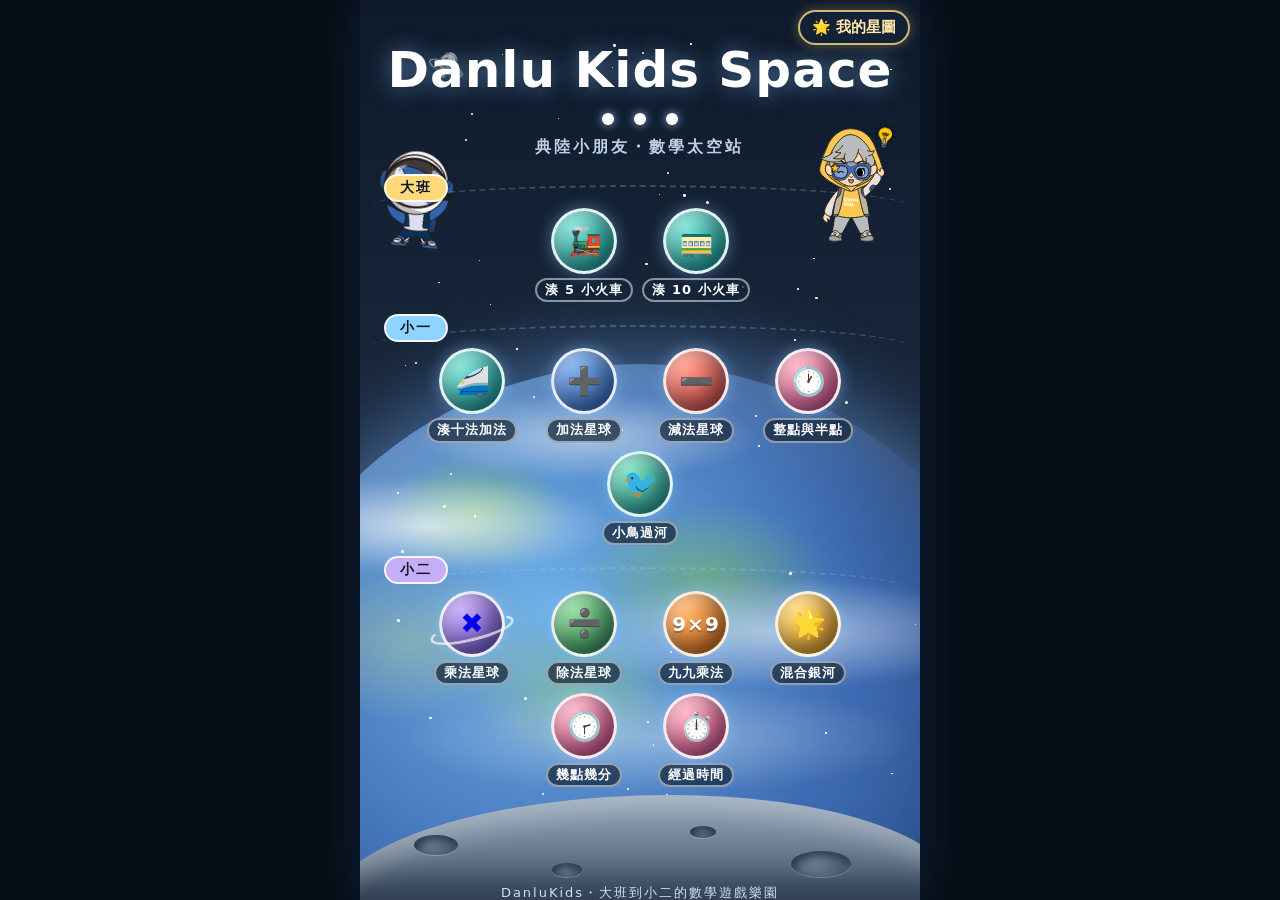
==== index.html @ 2dcc1114 "新增小鳥過河（等差數列/找規律） 第一波「觀察規律」星球，鎖定小一→小二： - 石頭排成數線、間距相等；小鳥每次「等弧跳」＝公差的具象化 - 遞增上坡＝數字變大、遞減下坡＝變小；石頭間留 +3/−3 " ====
<!DOCTYPE html>
<html lang="zh-Hant-TW">
<head>
<meta charset="UTF-8">
<meta name="viewport" content="width=device-width, initial-scale=1.0, maximum-scale=1.0, user-scalable=no, viewport-fit=cover">
<meta name="theme-color" content="#0e1a2b">
<meta name="apple-mobile-web-app-capable" content="yes">
<meta name="apple-mobile-web-app-status-bar-style" content="black-translucent">
<meta name="apple-mobile-web-app-title" content="Danlu Kids Space">
<title>Danlu Kids Space｜數學太空站</title>
<meta property="og:title" content="Danlu Kids Space｜數學太空站">
<meta property="og:description" content="大班到小二的數學遊戲樂園：換錢學進退位、小火車學湊十、撥時鐘學時間。免下載，手機直接玩！">
<meta property="og:type" content="website">
<meta property="og:url" content="https://silentcountry0109-hash.github.io/coin-exchange-adventure/">
<link rel="icon" href="data:image/svg+xml,<svg xmlns='http://www.w3.org/2000/svg' viewBox='0 0 100 100'><circle cx='50' cy='50' r='44' fill='%233d6bb3' stroke='%23ffffff' stroke-width='5'/><circle cx='38' cy='36' r='12' fill='%238cc860' opacity='.8'/><circle cx='62' cy='58' r='9' fill='%238cc860' opacity='.7'/></svg>">
<link rel="stylesheet" href="css/landing.css?v=4">
</head>
<body>
<div id="space">
  <div id="space-inner">

    <div id="earth"></div>

    <!-- 漂浮的夥伴們 -->
    <div id="astro-boy"></div>
    <img id="astro-shark" src="assets/deco_learning_shark.png" alt="太空鯊魚">
    <img id="astro-people" src="assets/deco_location_people.png" alt="漂浮的太空人">
    <img id="rocket" src="assets/deco_news_hedgehog.png" alt="坐火箭的刺蝟">

    <button id="btn-starmap" aria-label="我的星圖">🌟 我的星圖</button>

    <header id="brand">
      <h1>Danlu Kids Space</h1>
      <div id="brand-dots"><i></i><i></i><i></i></div>
      <div id="brand-sub">典陸小朋友・數學太空站</div>
    </header>

    <!-- 年段軌道 -->
    <nav id="orbits" aria-label="選擇遊戲">
      <section class="orbit g-k">
        <div class="orbit-label">大班</div>
        <div class="orbit-planets">
          <a class="planet p-train" data-star="train:lv1" href="train.html?play=lv1">
            <span class="ball">🚂</span><span class="tag">湊 5 小火車</span></a>
          <a class="planet p-train" data-star="train:lv2" href="train.html?play=lv2">
            <span class="ball">🚃</span><span class="tag">湊 10 小火車</span></a>
        </div>
      </section>

      <section class="orbit g-1">
        <div class="orbit-label">小一</div>
        <div class="orbit-planets">
          <a class="planet p-train" data-star="train:lv3" href="train.html?play=lv3">
            <span class="ball">🚄</span><span class="tag">湊十法加法</span></a>
          <a class="planet p-add" data-star="money:add" href="game.html?play=add">
            <span class="ball">➕</span><span class="tag">加法星球</span></a>
          <a class="planet p-sub" data-star="money:sub" href="game.html?play=sub">
            <span class="ball">➖</span><span class="tag">減法星球</span></a>
          <a class="planet p-clock" data-star="clock:lv1" href="clock.html?play=lv1">
            <span class="ball">🕐</span><span class="tag">整點與半點</span></a>
          <a class="planet p-river" data-star="river:*" href="river.html">
            <span class="ball">🐦</span><span class="tag">小鳥過河</span></a>
        </div>
      </section>

      <section class="orbit g-2">
        <div class="orbit-label">小二</div>
        <div class="orbit-planets">
          <a class="planet p-mul" data-star="money:mul" href="game.html?play=mul">
            <span class="ball">✖️</span><span class="tag">乘法星球</span></a>
          <a class="planet p-div" data-star="money:div" href="game.html?play=div">
            <span class="ball">➗</span><span class="tag">除法星球</span></a>
          <a class="planet p-99" data-star="mul99:*" href="mul99.html">
            <span class="ball">9×9</span><span class="tag">九九乘法</span></a>
          <a class="planet p-mix" data-star="money:mix" href="game.html?play=mix">
            <span class="ball">🌟</span><span class="tag">混合銀河</span></a>
          <a class="planet p-clock" data-star="clock:lv2" href="clock.html?play=lv2">
            <span class="ball">🕝</span><span class="tag">幾點幾分</span></a>
          <a class="planet p-clock" data-star="clock:lv3" href="clock.html?play=lv3">
            <span class="ball">⏱️</span><span class="tag">經過時間</span></a>
        </div>
      </section>
    </nav>

    <!-- iOS 加入主畫面提示（JS 判斷顯示） -->
    <div id="a2hs">
      <span>📲 用 Safari 的「分享 → 加入主畫面」，全螢幕玩最順手！</span>
      <button id="a2hs-close" aria-label="關閉">✕</button>
    </div>

    <div id="moon-ground">
      <div class="crater cr1"></div>
      <div class="crater cr2"></div>
      <div class="crater cr3"></div>
      <div class="crater cr4"></div>
    </div>

    <footer id="foot">DanluKids・大班到小二的數學遊戲樂園</footer>
  </div>

  <!-- 星圖 overlay -->
  <div id="starmap-overlay">
    <div id="starmap-card">
      <h2>🌟 我的星圖</h2>
      <div id="starmap-total"></div>
      <div id="starmap-body"></div>
      <button id="starmap-close">繼續探險！</button>
    </div>
  </div>
</div>

<script src="js/zoomguard.js?v=1"></script>
<script src="js/starmap.js?v=1"></script>
<script src="vendor/lottie.min.js"></script>
<script src="js/characters.js?v=5"></script>
<script>
(function () {
  'use strict';
  const inner = document.getElementById('space-inner');

  // 星空
  for (let i = 0; i < 70; i++) {
    const s = document.createElement('div');
    s.className = 'star';
    const size = Math.random() < 0.82 ? (1 + Math.random() * 1.6) : (2.4 + Math.random() * 1.6);
    s.style.width = s.style.height = size.toFixed(1) + 'px';
    s.style.left = (Math.random() * 100).toFixed(2) + '%';
    s.style.top = (Math.random() * 88).toFixed(2) + '%';
    s.style.animationDelay = (Math.random() * 3).toFixed(2) + 's';
    s.style.animationDuration = (2.2 + Math.random() * 2.6).toFixed(2) + 's';
    inner.appendChild(s);
  }

  // 太空男孩（Lottie，失敗退回 GIF）
  try {
    if (window.lottie && window.LOTTIE_BOY) {
      lottie.loadAnimation({
        container: document.getElementById('astro-boy'),
        renderer: 'svg', loop: true, autoplay: true,
        animationData: JSON.parse(JSON.stringify(window.LOTTIE_BOY)),
      });
    } else { throw new Error('no lottie'); }
  } catch (e) {
    document.getElementById('astro-boy').innerHTML =
      '<img src="assets/boy.gif" style="width:100%" alt="太空男孩">';
  }

  /* ---------------- 星球上的星星徽章 ----------------
     data-star="game:mode" 顯示該模式最佳星數；"game:*" 顯示整個遊戲的總星數 */
  document.querySelectorAll('.planet[data-star]').forEach((a) => {
    const parts = a.dataset.star.split(':');
    const best = parts[1] === '*'
      ? window.Starmap.gameTotal(parts[0])
      : window.Starmap.best(parts[0], parts[1]);
    if (best > 0) {
      const b = document.createElement('span');
      b.className = 'stars-badge';
      b.textContent = '⭐' + best;
      a.appendChild(b);
    }
  });

  /* ---------------- 星圖 overlay ---------------- */
  // 星球註冊表：星圖依此列出（順序＝軌道順序）
  const REGISTRY = [
    { game: 'train', name: '🚂 湊十小火車', modes: [
      ['lv1', '湊 5（大班）'], ['lv2', '湊 10（大班）'], ['lv3', '湊十法（小一）'],
    ]},
    { game: 'money', name: '🪙 換錢大冒險', modes: [
      ['add', '加法'], ['sub', '減法'], ['mul', '乘法'], ['div', '除法'], ['mix', '混合'],
    ]},
    { game: 'clock', name: '🕐 時鐘星球', modes: [
      ['lv1', '整點與半點'], ['lv2', '幾點幾分'], ['lv3', '經過時間'],
    ]},
    { game: 'mul99', name: '✖️ 九九乘法', modes: [
      ['d2', '2 的口訣'], ['d3', '3 的口訣'], ['d4', '4 的口訣'], ['d5', '5 的口訣'],
      ['d6', '6 的口訣'], ['d7', '7 的口訣'], ['d8', '8 的口訣'], ['d9', '9 的口訣'],
      ['mix', '⚡ 混合挑戰'],
    ]},
    { game: 'river', name: '🐦 小鳥過河', modes: [
      ['lv1', '找下一顆'], ['lv2', '補中間'], ['lv3', '看間隔'],
    ]},
  ];
  const overlay = document.getElementById('starmap-overlay');
  document.getElementById('btn-starmap').addEventListener('click', () => {
    const body = document.getElementById('starmap-body');
    const total = window.Starmap.total();
    document.getElementById('starmap-total').textContent =
      total > 0 ? ('已經收集了 ' + total + ' 顆星星！') : '';
    body.innerHTML = '';
    if (total === 0) {
      body.innerHTML = '<div id="starmap-empty">還沒有星星～<br>去星球探險，每過一關就能點亮一顆！</div>';
    } else {
      for (const g of REGISTRY) {
        const sec = document.createElement('div');
        sec.className = 'sm-game';
        let rows = '';
        for (const m of g.modes) {
          const best = window.Starmap.best(g.game, m[0]);
          let stars = '';
          for (let i = 0; i < 5; i++) {
            stars += '<span class="' + (i < best ? 'on' : 'off') + '">⭐</span>';
          }
          rows += '<div class="sm-row"><span class="sm-mode">' + m[1] + '</span>'
                + '<span class="sm-stars">' + stars + '</span></div>';
        }
        sec.innerHTML = '<div class="sm-game-name">' + g.name + '</div>'
                      + '<div class="sm-rows">' + rows + '</div>';
        body.appendChild(sec);
      }
    }
    overlay.classList.add('show');
  });
  document.getElementById('starmap-close').addEventListener('click', () => overlay.classList.remove('show'));
  overlay.addEventListener('click', (e) => { if (e.target === overlay) overlay.classList.remove('show'); });

  /* ---------------- iOS 加入主畫面提示 ---------------- */
  try {
    const isIOS = /iPhone|iPad|iPod/.test(navigator.userAgent);
    const standalone = window.navigator.standalone === true
      || window.matchMedia('(display-mode: standalone)').matches;
    const dismissed = localStorage.getItem('danlu-a2hs-dismissed') === '1';
    if (isIOS && !standalone && !dismissed) {
      document.getElementById('a2hs').classList.add('show');
      document.getElementById('a2hs-close').addEventListener('click', () => {
        document.getElementById('a2hs').classList.remove('show');
        try { localStorage.setItem('danlu-a2hs-dismissed', '1'); } catch (err) {}
      });
    }
  } catch (e) { /* 提示失敗不影響主功能 */ }
})();
</script>
</body>
</html>
---- css/landing.css ----
/* ============================================================
   Danlu Kids Space — 數學太空站入口
   深空、地球、月面地表、年段軌道星球選單、星圖
   ============================================================ */

:root {
  --space-1: #0e1a2b;
  --space-2: #1c2b40;
  --space-3: #27394f;
  --moon-lit: #8fa3b8;
  --moon-dk: #55677c;
  --ink: #3a3844;
  --earth-1: #6fb1e8;
  --earth-2: #3d6bb3;
  --earth-3: #274a80;
  --glow: rgba(120, 180, 255, .4);
  --font-round: "Arial Rounded MT Bold", "Yuanti TC", "YuantiTC",
                "Hiragino Maru Gothic ProN", "PingFang TC",
                "Microsoft JhengHei", system-ui, sans-serif;
}

* { margin: 0; padding: 0; box-sizing: border-box; }

html, body {
  height: 100%; overflow: hidden; overscroll-behavior: none;
  /* iOS 忽略 user-scalable=no，靠 touch-action + js/zoomguard.js 擋雙擊/捏合縮放 */
  touch-action: manipulation;
}
.planet, .orbit, #btn-starmap { touch-action: manipulation; }

body {
  font-family: var(--font-round);
  background: #060d16;
  -webkit-user-select: none; user-select: none;
  -webkit-tap-highlight-color: transparent;
}

#space {
  position: relative; margin: 0 auto;
  width: min(100vw, 560px);
  height: 100vh; height: 100dvh;
  overflow-y: auto; overflow-x: hidden;   /* 星球多了允許直向捲動 */
  background:
    radial-gradient(ellipse 120% 60% at 50% 108%, #2c4a6e 0%, transparent 55%),
    linear-gradient(var(--space-1), var(--space-2) 55%, var(--space-3));
  box-shadow: 0 0 50px rgba(20, 40, 70, .8);
}
#space-inner {
  position: relative; min-height: 100%;
  display: flex; flex-direction: column; align-items: center;
  padding-top: env(safe-area-inset-top);
}

img { -webkit-user-drag: none; user-drag: none; }

/* ---------------- 星星（JS 生成） ---------------- */
.star {
  position: absolute; border-radius: 50%; background: #fff;
  animation: twinkle 3s ease-in-out infinite;
  pointer-events: none;
}
@keyframes twinkle {
  0%, 100% { opacity: .15; transform: scale(.8); }
  50%       { opacity: .95; transform: scale(1.15); }
}

/* ---------------- 地球 ---------------- */
#earth {
  position: absolute; left: 50%; top: 40%;
  width: min(150vw, 820px); aspect-ratio: 1;
  transform: translateX(-50%);
  border-radius: 50%;
  background:
    radial-gradient(circle at 38% 30%, var(--earth-1) 0%, var(--earth-2) 42%, var(--earth-3) 75%, #1b3358 100%);
  box-shadow:
    0 0 70px 18px var(--glow),
    inset -40px -50px 120px rgba(8, 18, 38, .75),
    inset 18px 22px 90px rgba(200, 235, 255, .35);
  overflow: hidden;
  pointer-events: none;
}
#earth::before {
  content: ""; position: absolute; inset: 0; border-radius: 50%;
  background:
    radial-gradient(ellipse 16% 10% at 30% 18%, rgba(140, 200, 120, .75), transparent 70%),
    radial-gradient(ellipse 22% 13% at 58% 26%, rgba(122, 186, 110, .65), transparent 70%),
    radial-gradient(ellipse 18% 12% at 42% 40%, rgba(150, 205, 130, .55), transparent 70%),
    radial-gradient(ellipse 26% 14% at 22% 34%, rgba(196, 214, 150, .4), transparent 70%);
  filter: blur(4px);
}
#earth::after {
  content: ""; position: absolute; inset: -4%; border-radius: 50%;
  background:
    radial-gradient(ellipse 30% 8% at 26% 22%, rgba(255,255,255,.7), transparent 70%),
    radial-gradient(ellipse 36% 9% at 66% 34%, rgba(255,255,255,.55), transparent 70%),
    radial-gradient(ellipse 28% 7% at 44% 12%, rgba(255,255,255,.5), transparent 70%),
    radial-gradient(ellipse 42% 9% at 52% 46%, rgba(255,255,255,.35), transparent 70%);
  filter: blur(3px);
  animation: cloud-slide 60s linear infinite alternate;
}
@keyframes cloud-slide { from { transform: translateX(-2.5%); } to { transform: translateX(2.5%); } }

/* ---------------- 品牌標題 ---------------- */
#brand { position: relative; z-index: 4; text-align: center; margin-top: clamp(20px, 4.5vh, 48px); }
#brand h1 {
  color: #fff;
  font-size: clamp(32px, 9vw, 50px);
  font-weight: 900; letter-spacing: 1px;
  text-shadow: 0 0 22px rgba(140, 200, 255, .5), 0 3px 0 rgba(10, 20, 40, .55);
}
#brand-dots { display: flex; gap: clamp(12px, 4vw, 20px); justify-content: center; margin-top: clamp(8px, 1.6vh, 14px); }
#brand-dots i {
  width: clamp(8px, 2.4vw, 12px); height: clamp(8px, 2.4vw, 12px);
  border-radius: 50%; background: #fff;
  box-shadow: 0 0 10px rgba(180, 220, 255, .8);
  animation: dot-bounce 1.8s ease-in-out infinite;
}
#brand-dots i:nth-child(2) { animation-delay: .22s; }
#brand-dots i:nth-child(3) { animation-delay: .44s; }
@keyframes dot-bounce { 0%,100% { transform: translateY(0); opacity: .75; } 50% { transform: translateY(-5px); opacity: 1; } }
#brand-sub {
  margin-top: clamp(8px, 1.6vh, 12px);
  color: #cfe4fb; font-size: clamp(13px, 3.8vw, 16px); font-weight: 700;
  letter-spacing: 3px; opacity: .9;
}

/* ---------------- 我的星圖按鈕（右上） ---------------- */
#btn-starmap {
  position: absolute; z-index: 8;
  top: calc(10px + env(safe-area-inset-top)); right: 10px;
  display: flex; align-items: center; gap: 5px;
  font-family: var(--font-round);
  font-size: clamp(13px, 3.6vw, 15px); font-weight: 900; color: #ffe9a8;
  background: rgba(20, 36, 58, .8);
  border: 2.5px solid rgba(255, 224, 130, .8); border-radius: 999px;
  padding: 6px 12px; cursor: pointer;
  box-shadow: 0 0 12px rgba(255, 209, 102, .35);
}
#btn-starmap:active { transform: scale(.94); }

/* ---------------- 漂浮角色 ---------------- */
#astro-boy {
  position: absolute; z-index: 4; pointer-events: none;
  width: clamp(64px, 18vw, 92px);
  right: 4%; top: 120px;
  animation: floaty 5.2s ease-in-out infinite;
}
#astro-shark {
  position: absolute; z-index: 4; pointer-events: none;
  width: clamp(52px, 14vw, 74px);
  left: 4%; top: 150px;
  transform: rotate(-10deg);
  animation: floaty 6.4s ease-in-out infinite reverse;
}
#astro-people {
  position: absolute; z-index: 3; pointer-events: none;
  width: clamp(36px, 10vw, 50px);
  left: 12%; top: 40px;
  opacity: .9;
  animation: floaty 7.6s ease-in-out infinite;
}
@keyframes floaty {
  0%,100% { transform: translateY(0) rotate(-4deg); }
  50%     { transform: translateY(-14px) rotate(5deg); }
}
#rocket {
  position: absolute; z-index: 5; pointer-events: none;
  width: clamp(60px, 16vw, 80px);
  left: -120px; top: 46%;
  animation: rocket-fly 14s linear infinite;
}
@keyframes rocket-fly {
  0%   { transform: translate(0, 0) rotate(6deg); opacity: 0; }
  4%   { opacity: 1; }
  46%  { transform: translate(calc(min(100vw, 560px) + 160px), -120px) rotate(10deg); opacity: 1; }
  47%  { opacity: 0; }
  100% { transform: translate(calc(min(100vw, 560px) + 160px), -120px); opacity: 0; }
}

/* ---------------- 年段軌道 ---------------- */
#orbits {
  position: relative; z-index: 6;
  width: 100%;
  display: flex; flex-direction: column;
  gap: clamp(8px, 1.6vh, 16px);
  margin-top: clamp(14px, 3vh, 30px);
  padding: 0 10px;
}
.orbit {
  position: relative;
  border-top: 2px dashed rgba(160, 200, 240, .28);
  border-radius: 50% 50% 0 0 / 22px 22px 0 0;
  padding: clamp(14px, 2.4vh, 22px) 4px 4px;
}
.orbit-label {
  position: absolute; top: -13px; left: 14px;
  font-size: clamp(12px, 3.4vw, 14px); font-weight: 900; letter-spacing: 2px;
  color: #0e1a2b;
  border-radius: 999px; padding: 3px 14px;
  border: 2px solid rgba(255,255,255,.85);
}
.orbit.g-k .orbit-label  { background: #ffd97a; }
.orbit.g-1 .orbit-label  { background: #8fd3ff; }
.orbit.g-2 .orbit-label  { background: #c6aef7; }
.orbit-planets {
  display: flex; flex-wrap: wrap;
  justify-content: center; align-items: flex-start;
  gap: 4px clamp(6px, 2.4vw, 16px);
}

.planet {
  position: relative;
  display: flex; flex-direction: column; align-items: center; gap: 4px;
  text-decoration: none;
  width: clamp(76px, 22vw, 96px);
  padding-bottom: 4px;
  transition: transform .15s;
}
.planet:active { transform: scale(.93); }
.planet .ball {
  position: relative;
  width: clamp(50px, 14vw, 66px); height: clamp(50px, 14vw, 66px);
  border-radius: 50%;
  display: grid; place-items: center;
  font-size: clamp(21px, 6vw, 28px);
  border: 3px solid rgba(255, 255, 255, .85);
  box-shadow: 0 0 14px 2px rgba(140, 200, 255, .35), inset -8px -10px 20px rgba(8, 18, 38, .5), inset 6px 8px 14px rgba(255, 255, 255, .3);
  animation: floaty 6s ease-in-out infinite;
}
.orbit .planet:nth-child(2) .ball { animation-delay: .7s; }
.orbit .planet:nth-child(3) .ball { animation-delay: 1.3s; }
.orbit .planet:nth-child(4) .ball { animation-delay: 2s; }
.orbit .planet:nth-child(5) .ball { animation-delay: 2.6s; }
.p-add .ball   { background: radial-gradient(circle at 34% 28%, #79aef0, #3d6bb3 75%); }
.p-sub .ball   { background: radial-gradient(circle at 34% 28%, #ff9a8b, #d14f40 75%); }
.p-mul .ball   { background: radial-gradient(circle at 34% 28%, #c3a8f7, #7a5cc4 75%); }
.p-div .ball   { background: radial-gradient(circle at 34% 28%, #8fdb9e, #3f9450 75%); }
.p-mix .ball   { background: radial-gradient(circle at 34% 28%, #ffd97a, #e09a20 75%); }
.p-train .ball { background: radial-gradient(circle at 34% 28%, #7ee0d6, #1f9e90 75%); }
.p-clock .ball { background: radial-gradient(circle at 34% 28%, #ffb3c7, #d4557e 75%); }
.p-river .ball { background: radial-gradient(circle at 34% 28%, #7fe0c0, #2f9e8a 75%); }
.p-99 .ball {
  background: radial-gradient(circle at 34% 28%, #ffb46e, #d97014 75%);
  font-size: clamp(15px, 4.4vw, 20px); font-weight: 900; color: #fff;
  font-family: var(--font-round); letter-spacing: 1px;
  text-shadow: 0 2px 0 rgba(58, 56, 68, .4);
}
/* 乘法星球的土星環 */
.p-mul .ball::before {
  content: ""; position: absolute; left: -22%; right: -22%; top: 42%;
  height: 26%; border-radius: 50%;
  border: 3.5px solid rgba(255, 255, 255, .65);
  border-top-color: transparent;
  transform: rotate(-14deg);
}
.planet .tag {
  color: #fff; font-size: clamp(11px, 3.1vw, 13px); font-weight: 900;
  letter-spacing: 1px; text-align: center; line-height: 1.25;
  background: rgba(20, 36, 58, .72);
  border: 2px solid rgba(255, 255, 255, .5);
  border-radius: 12px; padding: 2px 8px;
  white-space: nowrap;
}
/* 已得星星的小徽章（JS 填入） */
.planet .stars-badge {
  position: absolute; top: -4px; right: 2px; z-index: 2;
  font-size: 10px; font-weight: 900; color: #7c5210;
  background: linear-gradient(#fff3c4, #ffd166);
  border: 2px solid rgba(255,255,255,.9); border-radius: 999px;
  padding: 1px 6px;
  box-shadow: 0 0 8px rgba(255, 209, 102, .7);
}

/* ---------------- 月面（改為內容流末端） ---------------- */
#moon-ground {
  position: relative; z-index: 3;
  width: 112%; margin-top: auto;
  height: clamp(90px, 13vh, 130px);
  background: linear-gradient(var(--moon-lit), var(--moon-dk) 80%);
  border-radius: 55% 45% 0 0 / 100% 80% 0 0;
  box-shadow: inset 0 14px 24px rgba(255, 255, 255, .3), inset 0 -30px 40px rgba(10, 20, 35, .55);
  pointer-events: none;
  margin-bottom: calc(-1 * env(safe-area-inset-bottom) - 2px);
}
.crater {
  position: absolute; border-radius: 50%;
  background: radial-gradient(circle at 40% 30%, #6d8095, #4c5d71 70%);
  box-shadow: inset 3px 5px 8px rgba(15, 28, 44, .6), 0 1px 0 rgba(255,255,255,.25);
}
.crater.cr1 { width: 44px; height: 20px; left: 14%; top: 34%; }
.crater.cr2 { width: 26px; height: 12px; left: 58%; top: 26%; }
.crater.cr3 { width: 60px; height: 26px; left: 74%; top: 48%; }
.crater.cr4 { width: 30px; height: 14px; left: 36%; top: 58%; }

#foot {
  position: absolute; bottom: calc(8px + env(safe-area-inset-bottom));
  left: 0; right: 0; z-index: 6; text-align: center;
  color: #cfe0f2; font-size: clamp(11px, 3vw, 13px); letter-spacing: 2px;
}

/* ---------------- iOS 加入主畫面提示 ---------------- */
#a2hs {
  position: relative; z-index: 7;
  display: none; align-items: center; gap: 8px;
  margin-top: clamp(10px, 2vh, 16px);
  max-width: 86%;
  color: #dcecfd; font-size: clamp(12px, 3.3vw, 14px); font-weight: 700;
  background: rgba(20, 36, 58, .78);
  border: 2px solid rgba(160, 200, 240, .5); border-radius: 14px;
  padding: 8px 12px;
}
#a2hs.show { display: flex; }
#a2hs button {
  flex: none; font-family: var(--font-round); font-weight: 900;
  color: #9fb8d4; background: none; border: none; font-size: 16px; cursor: pointer;
  padding: 2px 6px;
}

/* ---------------- 星圖 overlay ---------------- */
#starmap-overlay {
  position: fixed; inset: 0; z-index: 50;
  display: none; align-items: center; justify-content: center;
  background: rgba(6, 13, 22, .82);
  backdrop-filter: blur(4px); -webkit-backdrop-filter: blur(4px);
}
#starmap-overlay.show { display: flex; }
#starmap-card {
  width: min(88vw, 380px); max-height: 82vh; overflow-y: auto;
  background: linear-gradient(#16263c, #0e1a2b);
  border: 3px solid rgba(160, 200, 240, .6); border-radius: 22px;
  padding: 18px 16px calc(16px + env(safe-area-inset-bottom));
  box-shadow: 0 0 40px rgba(120, 180, 255, .3);
  color: #fff; text-align: center;
}
#starmap-card h2 {
  font-size: clamp(20px, 5.6vw, 24px); font-weight: 900; letter-spacing: 2px;
  color: #ffe9a8; margin-bottom: 2px;
}
#starmap-total { font-size: clamp(13px, 3.6vw, 15px); color: #cfe4fb; margin-bottom: 12px; }
.sm-game { margin-bottom: 12px; text-align: left; }
.sm-game-name {
  font-size: clamp(13px, 3.7vw, 15px); font-weight: 900; color: #8fd3ff;
  margin-bottom: 4px; letter-spacing: 1px;
}
.sm-rows { display: flex; flex-direction: column; gap: 3px; }
.sm-row {
  display: flex; align-items: center; justify-content: space-between;
  background: rgba(255,255,255,.06); border-radius: 10px; padding: 4px 10px;
}
.sm-mode { font-size: clamp(12px, 3.4vw, 14px); font-weight: 700; color: #dcecfd; }
.sm-stars { font-size: clamp(12px, 3.4vw, 14px); letter-spacing: 1px; }
.sm-stars .off { opacity: .22; }
#starmap-close {
  margin-top: 8px;
  font-family: var(--font-round); font-size: clamp(15px, 4.2vw, 17px); font-weight: 900;
  color: #0e1a2b; background: linear-gradient(#ffe9a8, #ffd166);
  border: 3px solid rgba(255,255,255,.85); border-radius: 999px;
  padding: 8px 30px; cursor: pointer;
}
#starmap-empty { color: #9fb8d4; font-size: clamp(13px, 3.6vw, 15px); padding: 14px 0 8px; }

/* 矮螢幕：進一步壓縮 */
@media (max-height: 640px) {
  #brand { margin-top: 12px; }
  #brand h1 { font-size: clamp(26px, 7.6vw, 40px); }
  #astro-boy, #astro-shark { display: none; }
}

/* 窄螢幕（≤380px：iPhone SE 一代、360px Android、Fold 外螢幕）：
   1) absolute 定位的「我的星圖」按鈕會壓到置中標題 → 標題往下讓出一列
      （放在 max-height 規則之後，兩者同時成立時以此為準）
   2) 星球標籤 nowrap 會相鄰交疊 → 允許換行 */
@media (max-width: 380px) {
  #brand { margin-top: 56px; }
  .planet .tag { white-space: normal; padding: 2px 6px; }
}
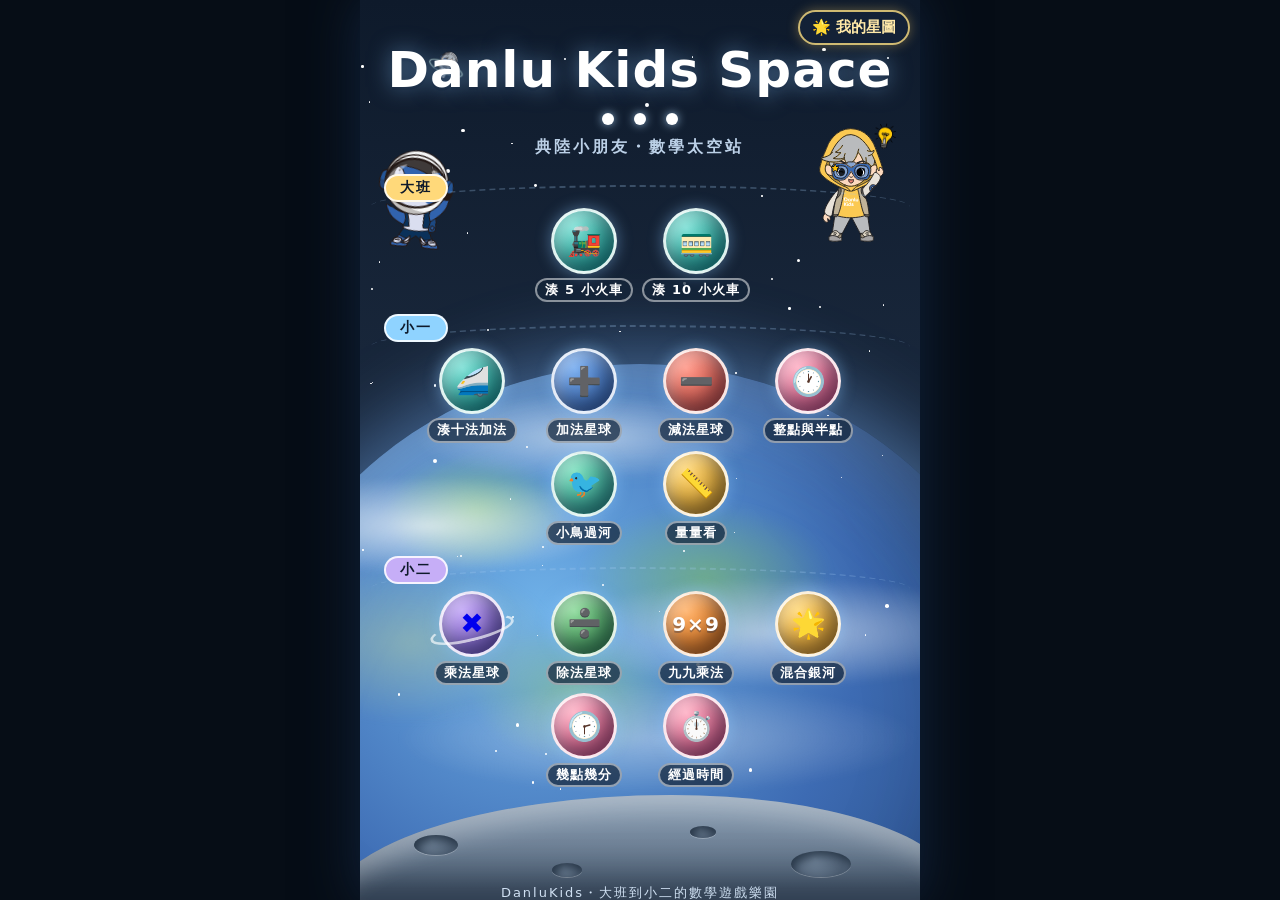
==== commit e926b054: "新增量量看長度（測量／對齊零點） 第二個「測量」星球，鎖定小一→小二： - 英雄互動：親手拖尺，把紅色的 0 對齊物品左端（磁吸＋對齊叮＋   慢動畫），直攻「對齊零點」這個測量最大痛點 - lv1 " ====
--- a/index.html
+++ b/index.html
@@ -13,7 +13,7 @@
 <meta property="og:type" content="website">
 <meta property="og:url" content="https://silentcountry0109-hash.github.io/coin-exchange-adventure/">
 <link rel="icon" href="data:image/svg+xml,<svg xmlns='http://www.w3.org/2000/svg' viewBox='0 0 100 100'><circle cx='50' cy='50' r='44' fill='%233d6bb3' stroke='%23ffffff' stroke-width='5'/><circle cx='38' cy='36' r='12' fill='%238cc860' opacity='.8'/><circle cx='62' cy='58' r='9' fill='%238cc860' opacity='.7'/></svg>">
-<link rel="stylesheet" href="css/landing.css?v=4">
+<link rel="stylesheet" href="css/landing.css?v=5">
 </head>
 <body>
 <div id="space">
@@ -60,6 +60,8 @@
             <span class="ball">🕐</span><span class="tag">整點與半點</span></a>
           <a class="planet p-river" data-star="river:*" href="river.html">
             <span class="ball">🐦</span><span class="tag">小鳥過河</span></a>
+          <a class="planet p-measure" data-star="measure:*" href="measure.html">
+            <span class="ball">📏</span><span class="tag">量量看</span></a>
         </div>
       </section>
 
@@ -179,6 +181,9 @@
     ]},
     { game: 'river', name: '🐦 小鳥過河', modes: [
       ['lv1', '找下一顆'], ['lv2', '補中間'], ['lv3', '看間隔'],
+    ]},
+    { game: 'measure', name: '📏 量量看', modes: [
+      ['lv1', '對齊零點'], ['lv2', '量長物'], ['lv3', '從刻度量'],
     ]},
   ];
   const overlay = document.getElementById('starmap-overlay');
--- a/css/landing.css
+++ b/css/landing.css
@@ -239,6 +239,7 @@
 .p-train .ball { background: radial-gradient(circle at 34% 28%, #7ee0d6, #1f9e90 75%); }
 .p-clock .ball { background: radial-gradient(circle at 34% 28%, #ffb3c7, #d4557e 75%); }
 .p-river .ball { background: radial-gradient(circle at 34% 28%, #7fe0c0, #2f9e8a 75%); }
+.p-measure .ball { background: radial-gradient(circle at 34% 28%, #ffd97a, #d99a1e 75%); }
 .p-99 .ball {
   background: radial-gradient(circle at 34% 28%, #ffb46e, #d97014 75%);
   font-size: clamp(15px, 4.4vw, 20px); font-weight: 900; color: #fff;
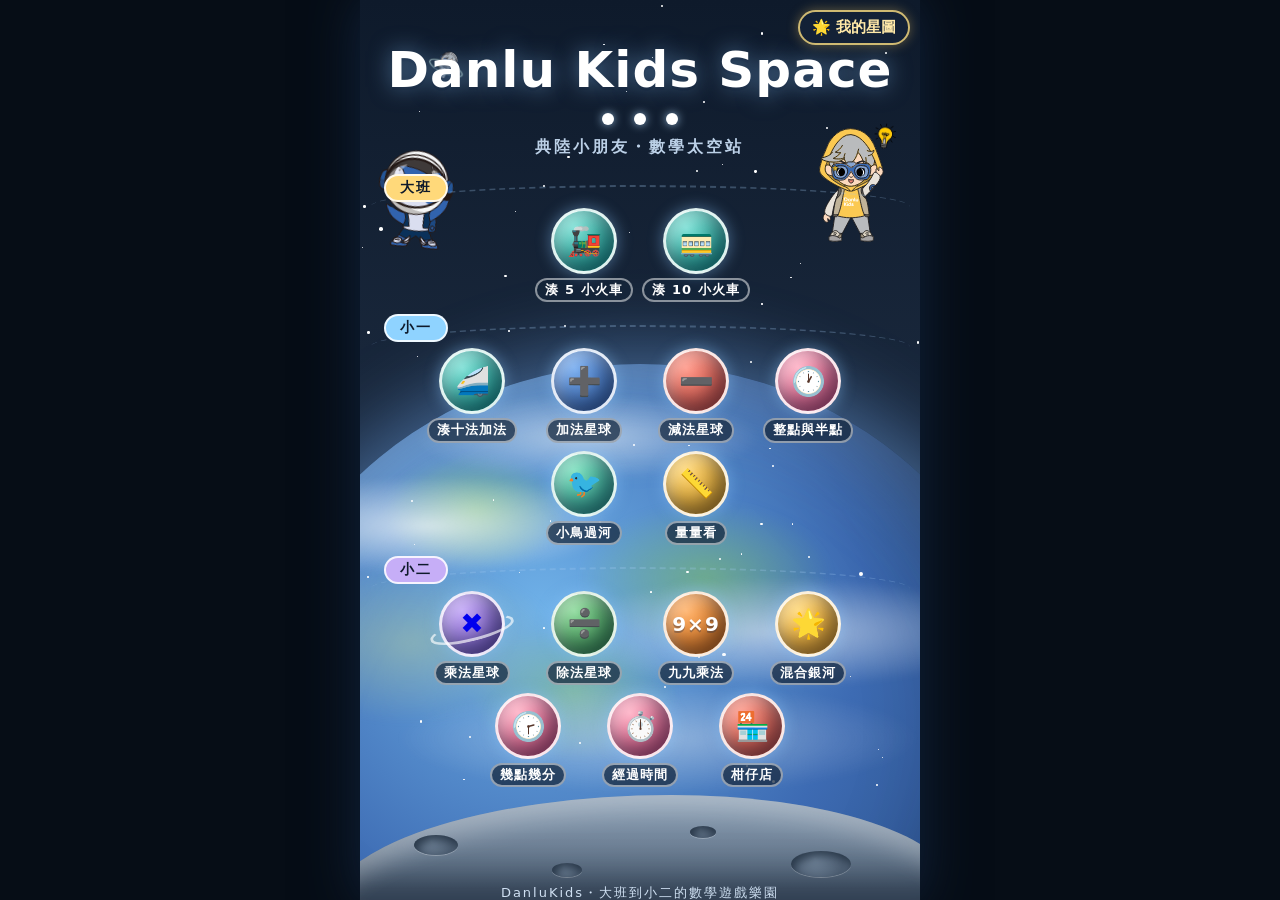
==== commit 2be55514: "新增柑仔店（錢幣應用：付錢與找錢，面額 1/5/10/50） 換錢大冒險的實戰續作（小二軌道），加入 5 元與 50 元面額： - lv1 剛好付錢：從錢包湊面額（10/5/1）放到盤子、按🔔結帳， " ====
--- a/index.html
+++ b/index.html
@@ -13,7 +13,7 @@
 <meta property="og:type" content="website">
 <meta property="og:url" content="https://silentcountry0109-hash.github.io/coin-exchange-adventure/">
 <link rel="icon" href="data:image/svg+xml,<svg xmlns='http://www.w3.org/2000/svg' viewBox='0 0 100 100'><circle cx='50' cy='50' r='44' fill='%233d6bb3' stroke='%23ffffff' stroke-width='5'/><circle cx='38' cy='36' r='12' fill='%238cc860' opacity='.8'/><circle cx='62' cy='58' r='9' fill='%238cc860' opacity='.7'/></svg>">
-<link rel="stylesheet" href="css/landing.css?v=5">
+<link rel="stylesheet" href="css/landing.css?v=6">
 </head>
 <body>
 <div id="space">
@@ -80,6 +80,8 @@
             <span class="ball">🕝</span><span class="tag">幾點幾分</span></a>
           <a class="planet p-clock" data-star="clock:lv3" href="clock.html?play=lv3">
             <span class="ball">⏱️</span><span class="tag">經過時間</span></a>
+          <a class="planet p-shop" data-star="shop:*" href="shop.html">
+            <span class="ball">🏪</span><span class="tag">柑仔店</span></a>
         </div>
       </section>
     </nav>
@@ -184,6 +186,9 @@
     ]},
     { game: 'measure', name: '📏 量量看', modes: [
       ['lv1', '對齊零點'], ['lv2', '量長物'], ['lv3', '從刻度量'],
+    ]},
+    { game: 'shop', name: '🏪 柑仔店', modes: [
+      ['lv1', '剛好付錢'], ['lv2', '幫忙找錢'], ['lv3', '往上數找錢'],
     ]},
   ];
   const overlay = document.getElementById('starmap-overlay');
--- a/css/landing.css
+++ b/css/landing.css
@@ -240,6 +240,7 @@
 .p-clock .ball { background: radial-gradient(circle at 34% 28%, #ffb3c7, #d4557e 75%); }
 .p-river .ball { background: radial-gradient(circle at 34% 28%, #7fe0c0, #2f9e8a 75%); }
 .p-measure .ball { background: radial-gradient(circle at 34% 28%, #ffd97a, #d99a1e 75%); }
+.p-shop .ball { background: radial-gradient(circle at 34% 28%, #ff9a8b, #c74e3f 75%); }
 .p-99 .ball {
   background: radial-gradient(circle at 34% 28%, #ffb46e, #d97014 75%);
   font-size: clamp(15px, 4.4vw, 20px); font-weight: 900; color: #fff;
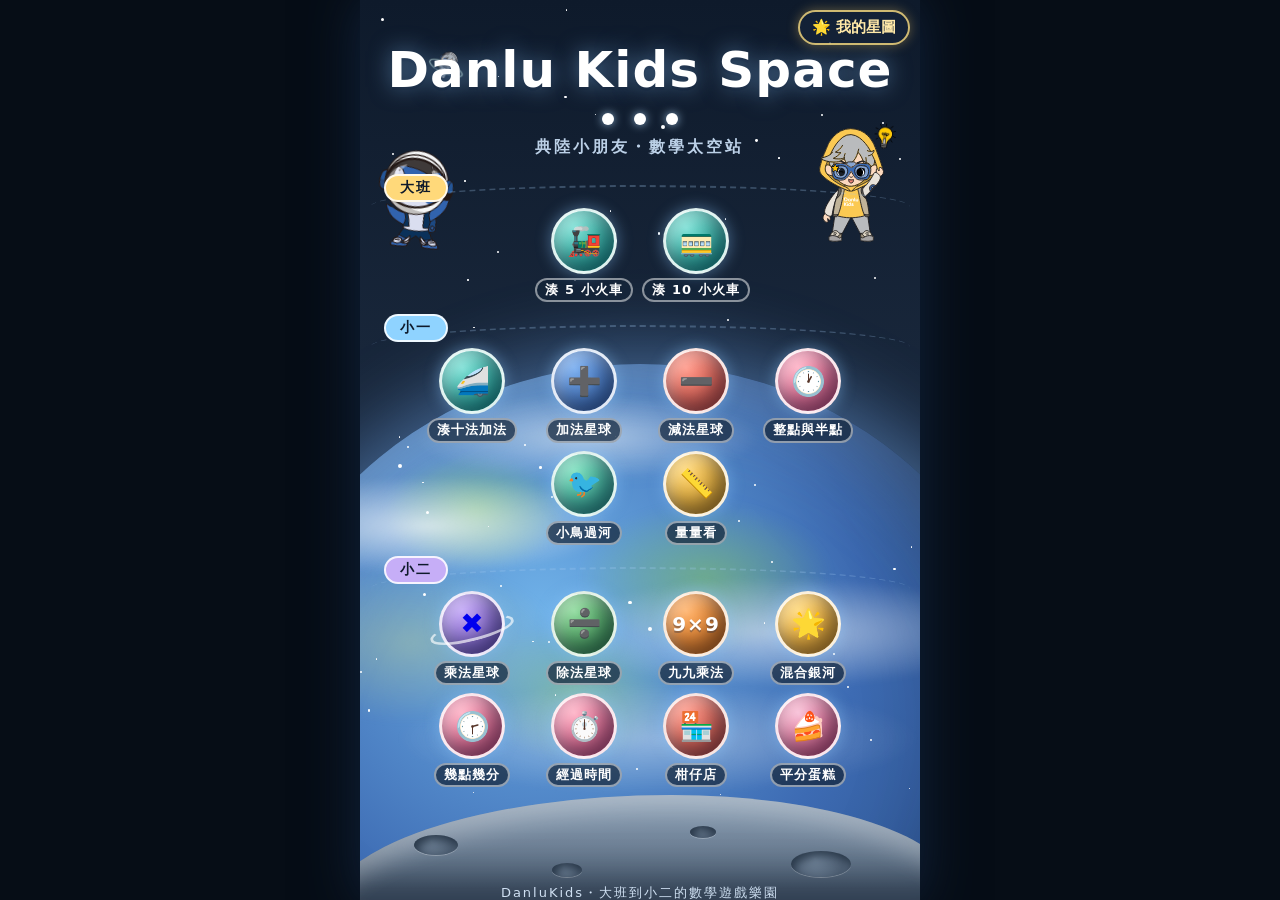
==== commit 77195903: "新增平分蛋糕星球（分數初步）：公平切／幾分之一／誰的比較大 - cake.logic.js＋7 項單元測試：lv1 公平切線（過圓心正解＋偏移/斜切干擾）、   lv2 幾分之一（n∈{2,3,4,6" ====
--- a/index.html
+++ b/index.html
@@ -13,7 +13,7 @@
 <meta property="og:type" content="website">
 <meta property="og:url" content="https://silentcountry0109-hash.github.io/coin-exchange-adventure/">
 <link rel="icon" href="data:image/svg+xml,<svg xmlns='http://www.w3.org/2000/svg' viewBox='0 0 100 100'><circle cx='50' cy='50' r='44' fill='%233d6bb3' stroke='%23ffffff' stroke-width='5'/><circle cx='38' cy='36' r='12' fill='%238cc860' opacity='.8'/><circle cx='62' cy='58' r='9' fill='%238cc860' opacity='.7'/></svg>">
-<link rel="stylesheet" href="css/landing.css?v=6">
+<link rel="stylesheet" href="css/landing.css?v=7">
 </head>
 <body>
 <div id="space">
@@ -82,6 +82,8 @@
             <span class="ball">⏱️</span><span class="tag">經過時間</span></a>
           <a class="planet p-shop" data-star="shop:*" href="shop.html">
             <span class="ball">🏪</span><span class="tag">柑仔店</span></a>
+          <a class="planet p-cake" data-star="cake:*" href="cake.html">
+            <span class="ball">🍰</span><span class="tag">平分蛋糕</span></a>
         </div>
       </section>
     </nav>
@@ -189,6 +191,9 @@
     ]},
     { game: 'shop', name: '🏪 柑仔店', modes: [
       ['lv1', '剛好付錢'], ['lv2', '幫忙找錢'], ['lv3', '往上數找錢'],
+    ]},
+    { game: 'cake', name: '🍰 平分蛋糕', modes: [
+      ['lv1', '公平切蛋糕'], ['lv2', '幾分之一'], ['lv3', '誰的比較大'],
     ]},
   ];
   const overlay = document.getElementById('starmap-overlay');
--- a/css/landing.css
+++ b/css/landing.css
@@ -241,6 +241,7 @@
 .p-river .ball { background: radial-gradient(circle at 34% 28%, #7fe0c0, #2f9e8a 75%); }
 .p-measure .ball { background: radial-gradient(circle at 34% 28%, #ffd97a, #d99a1e 75%); }
 .p-shop .ball { background: radial-gradient(circle at 34% 28%, #ff9a8b, #c74e3f 75%); }
+.p-cake .ball { background: radial-gradient(circle at 34% 28%, #f9c0d8, #d4557e 75%); }
 .p-99 .ball {
   background: radial-gradient(circle at 34% 28%, #ffb46e, #d97014 75%);
   font-size: clamp(15px, 4.4vw, 20px); font-weight: 900; color: #fff;
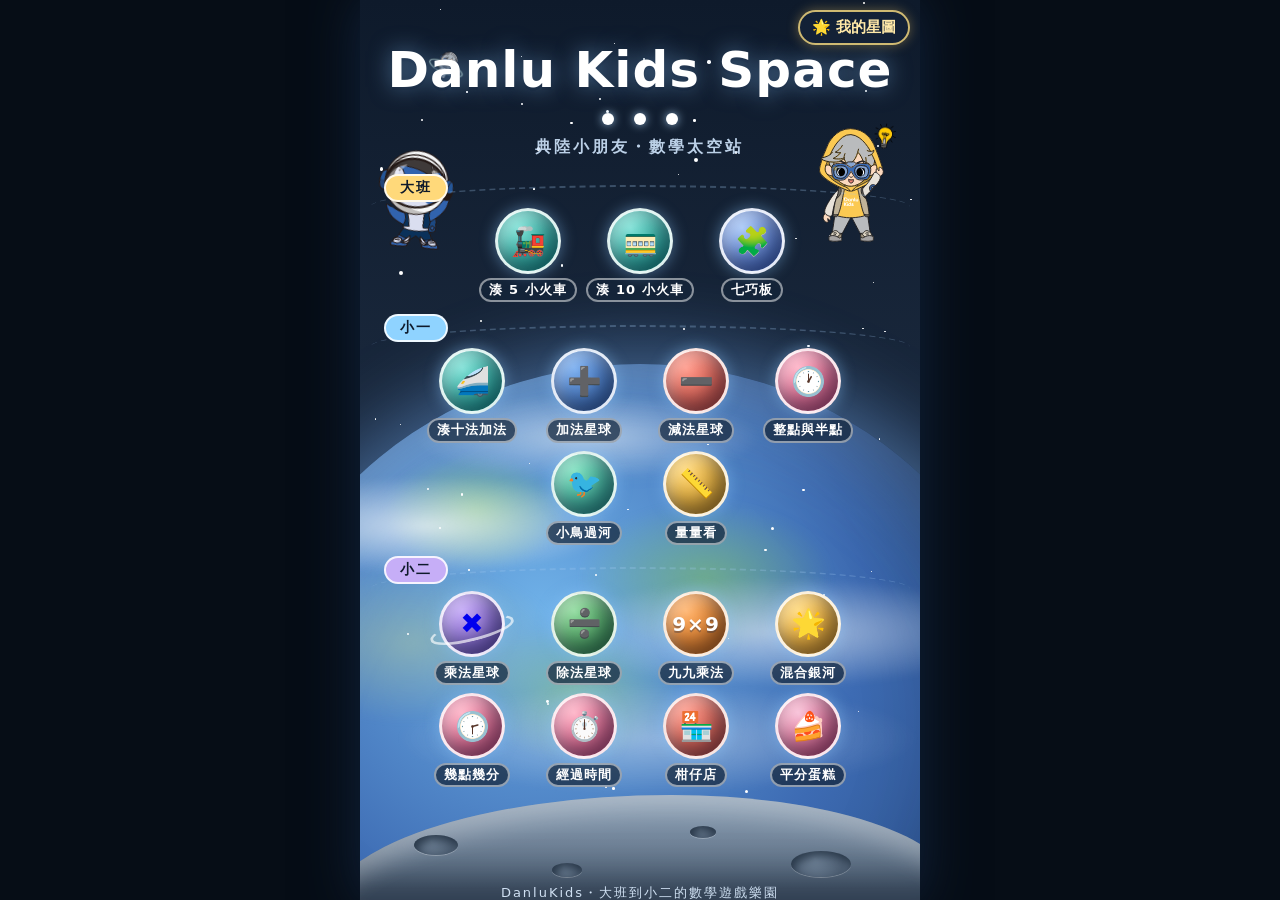
==== commit 4ebb28ed: "新增七巧板星球（圖形組合與空間旋轉）：形狀變變變／圖案拼拼樂／影子挑戰 - tangram.logic.js＋15 項單元測試：七塊標準形、頂點集合比對自動推導   旋轉/鏡像（resolvePiec" ====
--- a/index.html
+++ b/index.html
@@ -13,7 +13,7 @@
 <meta property="og:type" content="website">
 <meta property="og:url" content="https://silentcountry0109-hash.github.io/coin-exchange-adventure/">
 <link rel="icon" href="data:image/svg+xml,<svg xmlns='http://www.w3.org/2000/svg' viewBox='0 0 100 100'><circle cx='50' cy='50' r='44' fill='%233d6bb3' stroke='%23ffffff' stroke-width='5'/><circle cx='38' cy='36' r='12' fill='%238cc860' opacity='.8'/><circle cx='62' cy='58' r='9' fill='%238cc860' opacity='.7'/></svg>">
-<link rel="stylesheet" href="css/landing.css?v=7">
+<link rel="stylesheet" href="css/landing.css?v=8">
 </head>
 <body>
 <div id="space">
@@ -44,6 +44,8 @@
             <span class="ball">🚂</span><span class="tag">湊 5 小火車</span></a>
           <a class="planet p-train" data-star="train:lv2" href="train.html?play=lv2">
             <span class="ball">🚃</span><span class="tag">湊 10 小火車</span></a>
+          <a class="planet p-tangram" data-star="tangram:*" href="tangram.html">
+            <span class="ball">🧩</span><span class="tag">七巧板</span></a>
         </div>
       </section>
 
@@ -171,6 +173,9 @@
   const REGISTRY = [
     { game: 'train', name: '🚂 湊十小火車', modes: [
       ['lv1', '湊 5（大班）'], ['lv2', '湊 10（大班）'], ['lv3', '湊十法（小一）'],
+    ]},
+    { game: 'tangram', name: '🧩 七巧板', modes: [
+      ['lv1', '形狀變變變'], ['lv2', '圖案拼拼樂'], ['lv3', '影子挑戰'],
     ]},
     { game: 'money', name: '🪙 換錢大冒險', modes: [
       ['add', '加法'], ['sub', '減法'], ['mul', '乘法'], ['div', '除法'], ['mix', '混合'],
--- a/css/landing.css
+++ b/css/landing.css
@@ -242,6 +242,7 @@
 .p-measure .ball { background: radial-gradient(circle at 34% 28%, #ffd97a, #d99a1e 75%); }
 .p-shop .ball { background: radial-gradient(circle at 34% 28%, #ff9a8b, #c74e3f 75%); }
 .p-cake .ball { background: radial-gradient(circle at 34% 28%, #f9c0d8, #d4557e 75%); }
+.p-tangram .ball { background: radial-gradient(circle at 34% 28%, #a8c8f7, #4a6cc4 75%); }
 .p-99 .ball {
   background: radial-gradient(circle at 34% 28%, #ffb46e, #d97014 75%);
   font-size: clamp(15px, 4.4vw, 20px); font-weight: 900; color: #fff;
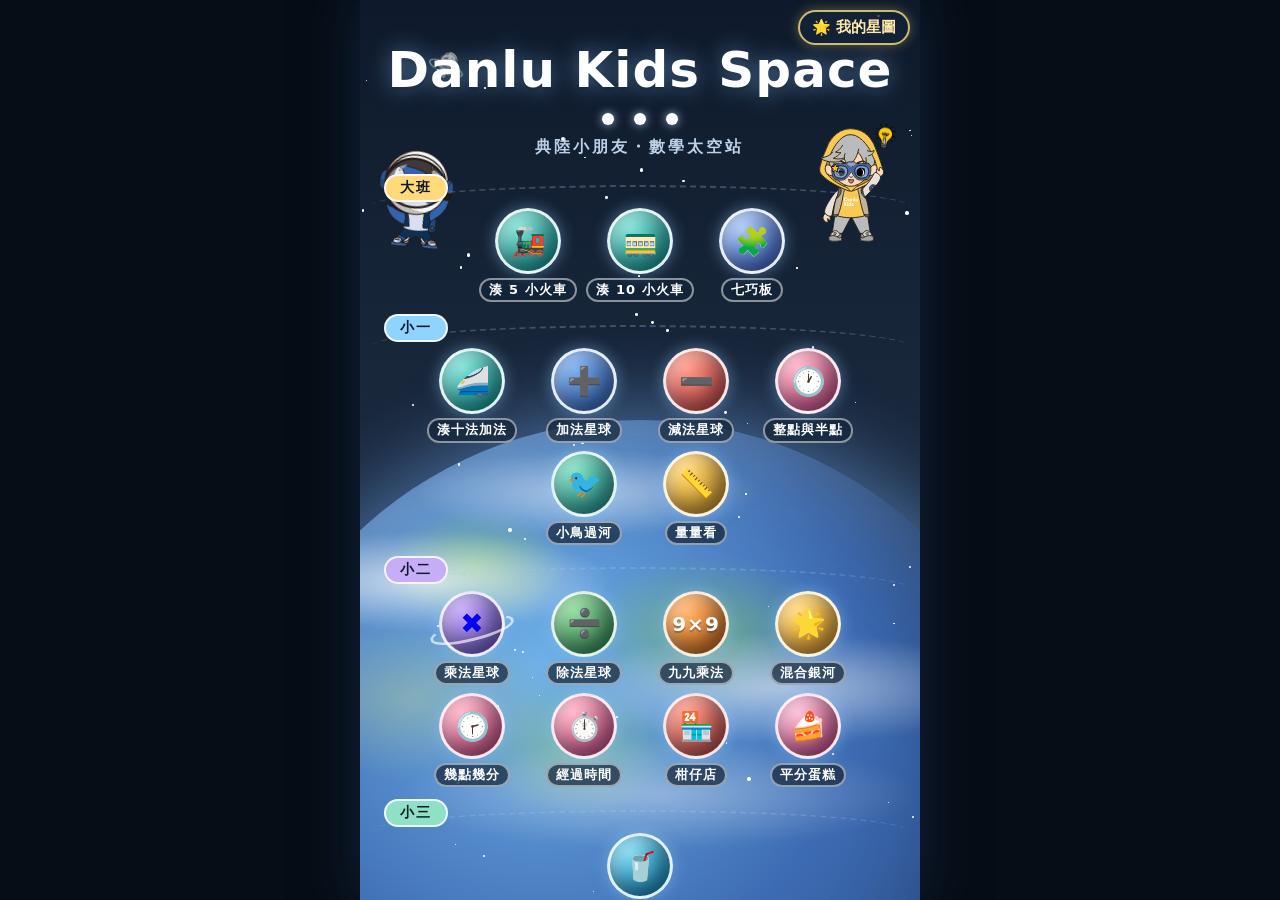
==== commit df24fa08: "新增一位小數星球（小三）＋開新小三軌道：讀小數／數線找家／小數加法 量杯 1 杯＝1 公升＝10 小格，每格 0.1，直式量筒＋手把 SVG。 - decimal.logic.js＋13 項單元測試：" ====
--- a/index.html
+++ b/index.html
@@ -9,11 +9,11 @@
 <meta name="apple-mobile-web-app-title" content="Danlu Kids Space">
 <title>Danlu Kids Space｜數學太空站</title>
 <meta property="og:title" content="Danlu Kids Space｜數學太空站">
-<meta property="og:description" content="大班到小二的數學遊戲樂園：換錢學進退位、小火車學湊十、撥時鐘學時間。免下載，手機直接玩！">
+<meta property="og:description" content="大班到小三的數學遊戲樂園：換錢學進退位、小火車學湊十、撥時鐘學時間、量杯學小數。免下載，手機直接玩！">
 <meta property="og:type" content="website">
 <meta property="og:url" content="https://silentcountry0109-hash.github.io/coin-exchange-adventure/">
 <link rel="icon" href="data:image/svg+xml,<svg xmlns='http://www.w3.org/2000/svg' viewBox='0 0 100 100'><circle cx='50' cy='50' r='44' fill='%233d6bb3' stroke='%23ffffff' stroke-width='5'/><circle cx='38' cy='36' r='12' fill='%238cc860' opacity='.8'/><circle cx='62' cy='58' r='9' fill='%238cc860' opacity='.7'/></svg>">
-<link rel="stylesheet" href="css/landing.css?v=8">
+<link rel="stylesheet" href="css/landing.css?v=9">
 </head>
 <body>
 <div id="space">
@@ -88,6 +88,14 @@
             <span class="ball">🍰</span><span class="tag">平分蛋糕</span></a>
         </div>
       </section>
+
+      <section class="orbit g-3">
+        <div class="orbit-label">小三</div>
+        <div class="orbit-planets">
+          <a class="planet p-decimal" data-star="decimal:*" href="decimal.html">
+            <span class="ball">🥤</span><span class="tag">一位小數</span></a>
+        </div>
+      </section>
     </nav>
 
     <!-- iOS 加入主畫面提示（JS 判斷顯示） -->
@@ -103,7 +111,7 @@
       <div class="crater cr4"></div>
     </div>
 
-    <footer id="foot">DanluKids・大班到小二的數學遊戲樂園</footer>
+    <footer id="foot">DanluKids・大班到小三的數學遊戲樂園</footer>
   </div>
 
   <!-- 星圖 overlay -->
@@ -199,6 +207,9 @@
     ]},
     { game: 'cake', name: '🍰 平分蛋糕', modes: [
       ['lv1', '公平切蛋糕'], ['lv2', '幾分之一'], ['lv3', '誰的比較大'],
+    ]},
+    { game: 'decimal', name: '🥤 一位小數', modes: [
+      ['lv1', '讀小數'], ['lv2', '數線找家'], ['lv3', '小數加法'],
     ]},
   ];
   const overlay = document.getElementById('starmap-overlay');
--- a/css/landing.css
+++ b/css/landing.css
@@ -202,6 +202,7 @@
 .orbit.g-k .orbit-label  { background: #ffd97a; }
 .orbit.g-1 .orbit-label  { background: #8fd3ff; }
 .orbit.g-2 .orbit-label  { background: #c6aef7; }
+.orbit.g-3 .orbit-label  { background: #8fe0c4; }
 .orbit-planets {
   display: flex; flex-wrap: wrap;
   justify-content: center; align-items: flex-start;
@@ -243,6 +244,7 @@
 .p-shop .ball { background: radial-gradient(circle at 34% 28%, #ff9a8b, #c74e3f 75%); }
 .p-cake .ball { background: radial-gradient(circle at 34% 28%, #f9c0d8, #d4557e 75%); }
 .p-tangram .ball { background: radial-gradient(circle at 34% 28%, #a8c8f7, #4a6cc4 75%); }
+.p-decimal .ball { background: radial-gradient(circle at 34% 28%, #7fd7f0, #1f8fb8 75%); }
 .p-99 .ball {
   background: radial-gradient(circle at 34% 28%, #ffb46e, #d97014 75%);
   font-size: clamp(15px, 4.4vw, 20px); font-weight: 900; color: #fff;
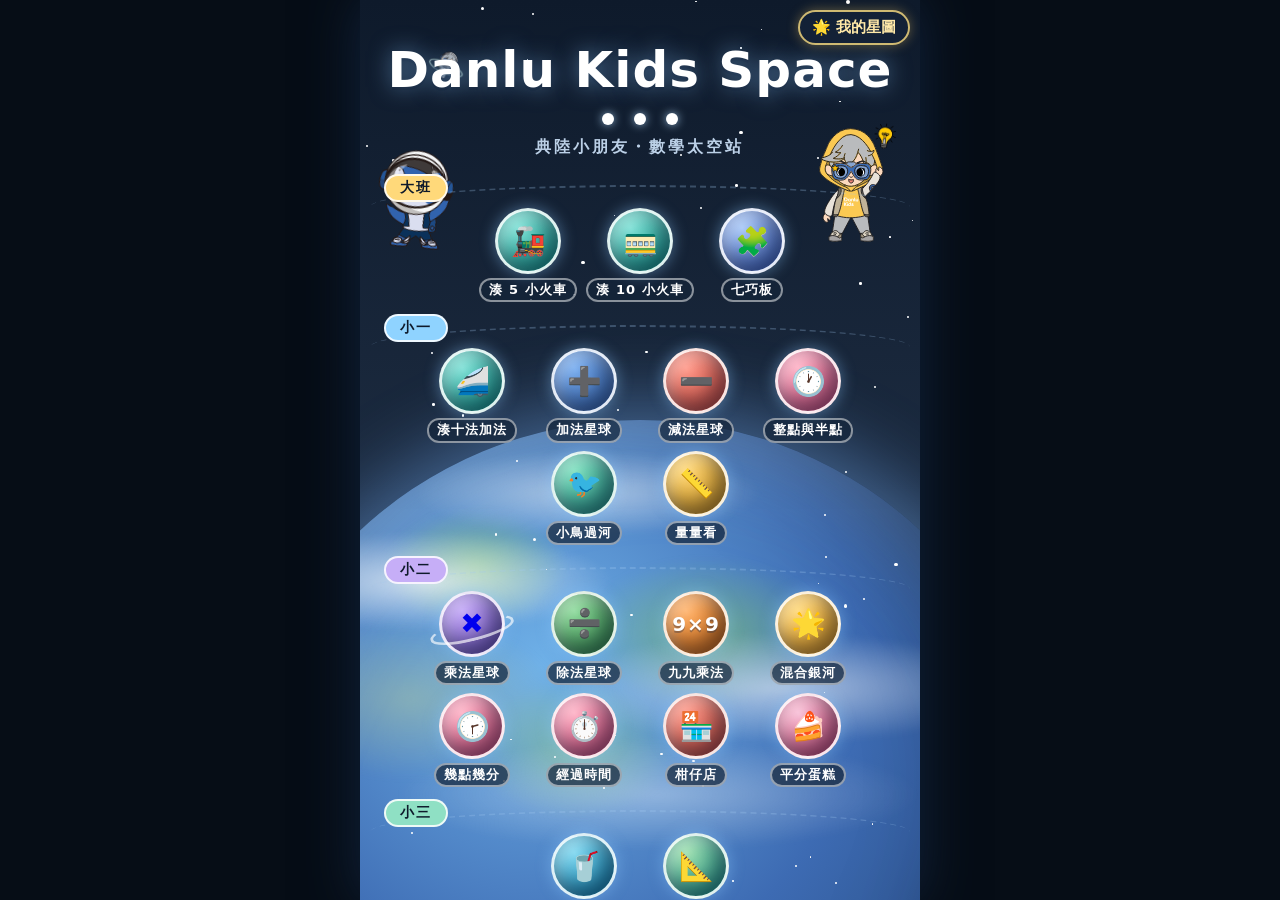
==== commit 240edb04: "新增周長探險星球（小三）：繞一圈數格子／邊長加加看／誰的周長長 小瓢蟲沿格線直角圖形邊界走一圈把邊長加起來＝周長的具象操作。 - perimeter.logic.js＋12 項單元測試：直角多邊形頂點" ====
--- a/index.html
+++ b/index.html
@@ -13,7 +13,7 @@
 <meta property="og:type" content="website">
 <meta property="og:url" content="https://silentcountry0109-hash.github.io/coin-exchange-adventure/">
 <link rel="icon" href="data:image/svg+xml,<svg xmlns='http://www.w3.org/2000/svg' viewBox='0 0 100 100'><circle cx='50' cy='50' r='44' fill='%233d6bb3' stroke='%23ffffff' stroke-width='5'/><circle cx='38' cy='36' r='12' fill='%238cc860' opacity='.8'/><circle cx='62' cy='58' r='9' fill='%238cc860' opacity='.7'/></svg>">
-<link rel="stylesheet" href="css/landing.css?v=9">
+<link rel="stylesheet" href="css/landing.css?v=10">
 </head>
 <body>
 <div id="space">
@@ -94,6 +94,8 @@
         <div class="orbit-planets">
           <a class="planet p-decimal" data-star="decimal:*" href="decimal.html">
             <span class="ball">🥤</span><span class="tag">一位小數</span></a>
+          <a class="planet p-perimeter" data-star="perimeter:*" href="perimeter.html">
+            <span class="ball">📐</span><span class="tag">周長探險</span></a>
         </div>
       </section>
     </nav>
@@ -210,6 +212,9 @@
     ]},
     { game: 'decimal', name: '🥤 一位小數', modes: [
       ['lv1', '讀小數'], ['lv2', '數線找家'], ['lv3', '小數加法'],
+    ]},
+    { game: 'perimeter', name: '📐 周長探險', modes: [
+      ['lv1', '繞一圈數格子'], ['lv2', '邊長加加看'], ['lv3', '誰的周長長'],
     ]},
   ];
   const overlay = document.getElementById('starmap-overlay');
--- a/css/landing.css
+++ b/css/landing.css
@@ -245,6 +245,7 @@
 .p-cake .ball { background: radial-gradient(circle at 34% 28%, #f9c0d8, #d4557e 75%); }
 .p-tangram .ball { background: radial-gradient(circle at 34% 28%, #a8c8f7, #4a6cc4 75%); }
 .p-decimal .ball { background: radial-gradient(circle at 34% 28%, #7fd7f0, #1f8fb8 75%); }
+.p-perimeter .ball { background: radial-gradient(circle at 34% 28%, #9fe0b0, #2f9e8a 75%); }
 .p-99 .ball {
   background: radial-gradient(circle at 34% 28%, #ffb46e, #d97014 75%);
   font-size: clamp(15px, 4.4vw, 20px); font-weight: 900; color: #fff;
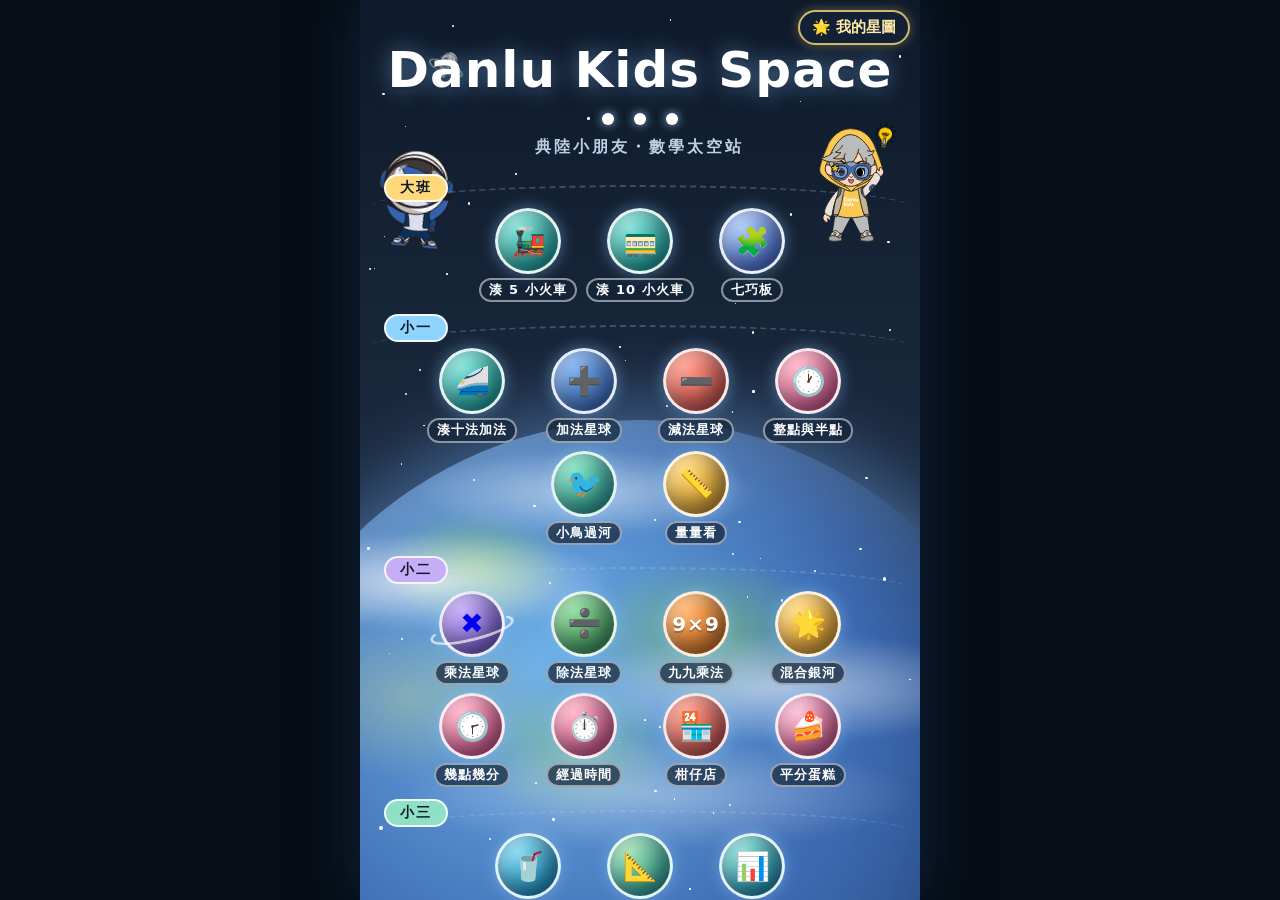
==== commit 4a690093: "新增長條圖樂園星球（小三，codex 產出＋本機 review）：讀長條圖／蓋長條圖／比較問答 由 codex（gpt-5）依房規範本產出，經本機完整 review 後提交。 - lv1 讀長條圖：完" ====
--- a/index.html
+++ b/index.html
@@ -13,7 +13,7 @@
 <meta property="og:type" content="website">
 <meta property="og:url" content="https://silentcountry0109-hash.github.io/coin-exchange-adventure/">
 <link rel="icon" href="data:image/svg+xml,<svg xmlns='http://www.w3.org/2000/svg' viewBox='0 0 100 100'><circle cx='50' cy='50' r='44' fill='%233d6bb3' stroke='%23ffffff' stroke-width='5'/><circle cx='38' cy='36' r='12' fill='%238cc860' opacity='.8'/><circle cx='62' cy='58' r='9' fill='%238cc860' opacity='.7'/></svg>">
-<link rel="stylesheet" href="css/landing.css?v=10">
+<link rel="stylesheet" href="css/landing.css?v=11">
 </head>
 <body>
 <div id="space">
@@ -96,6 +96,8 @@
             <span class="ball">🥤</span><span class="tag">一位小數</span></a>
           <a class="planet p-perimeter" data-star="perimeter:*" href="perimeter.html">
             <span class="ball">📐</span><span class="tag">周長探險</span></a>
+          <a class="planet p-barchart" data-star="barchart:*" href="barchart.html">
+            <span class="ball">📊</span><span class="tag">長條圖</span></a>
         </div>
       </section>
     </nav>
@@ -215,6 +217,9 @@
     ]},
     { game: 'perimeter', name: '📐 周長探險', modes: [
       ['lv1', '繞一圈數格子'], ['lv2', '邊長加加看'], ['lv3', '誰的周長長'],
+    ]},
+    { game: 'barchart', name: '📊 長條圖', modes: [
+      ['lv1', '讀長條圖'], ['lv2', '蓋長條圖'], ['lv3', '比較問答'],
     ]},
   ];
   const overlay = document.getElementById('starmap-overlay');
--- a/css/landing.css
+++ b/css/landing.css
@@ -246,6 +246,7 @@
 .p-tangram .ball { background: radial-gradient(circle at 34% 28%, #a8c8f7, #4a6cc4 75%); }
 .p-decimal .ball { background: radial-gradient(circle at 34% 28%, #7fd7f0, #1f8fb8 75%); }
 .p-perimeter .ball { background: radial-gradient(circle at 34% 28%, #9fe0b0, #2f9e8a 75%); }
+.p-barchart .ball { background: radial-gradient(circle at 34% 28%, #83ddd1, #238ba1 75%); }
 .p-99 .ball {
   background: radial-gradient(circle at 34% 28%, #ffb46e, #d97014 75%);
   font-size: clamp(15px, 4.4vw, 20px); font-weight: 900; color: #fff;
